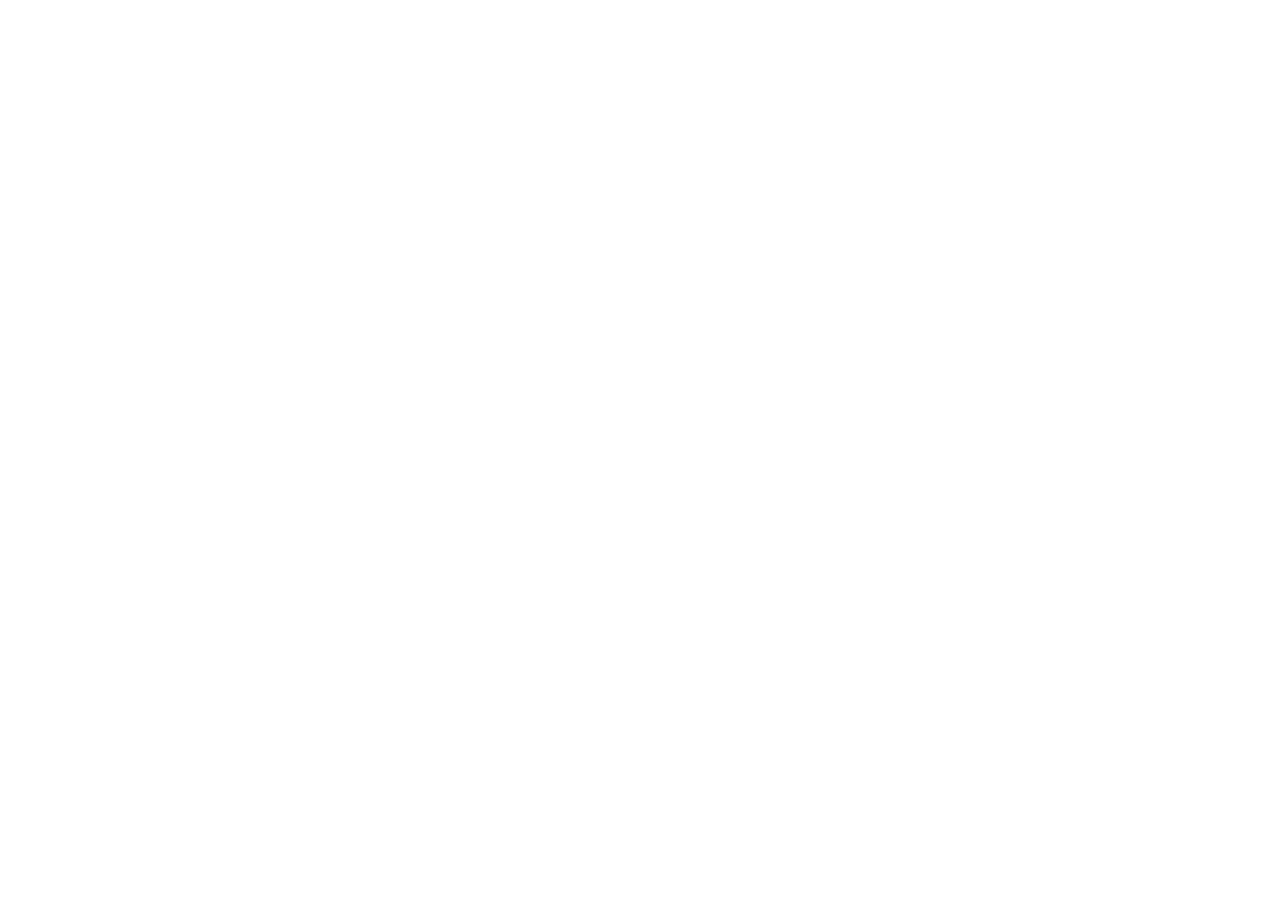
==== index.html @ 78816aa9 "Add files via upload" ====
<!doctype html>
<html lang="en">
  <head>
    <meta charset="UTF-8" />
    <link rel="icon" type="image/svg+xml" href="/yk/favicon.svg" />
    <meta name="viewport" content="width=device-width, initial-scale=1.0" />
    <title>My Trae Project</title>
    <script type="module" crossorigin src="/yk/assets/index-CVkjYUVM.js"></script>
    <link rel="stylesheet" crossorigin href="/yk/assets/index-Qnb-_b9H.css">
  </head>
  <body>
    <div id="root"></div>
  </body>
</html>
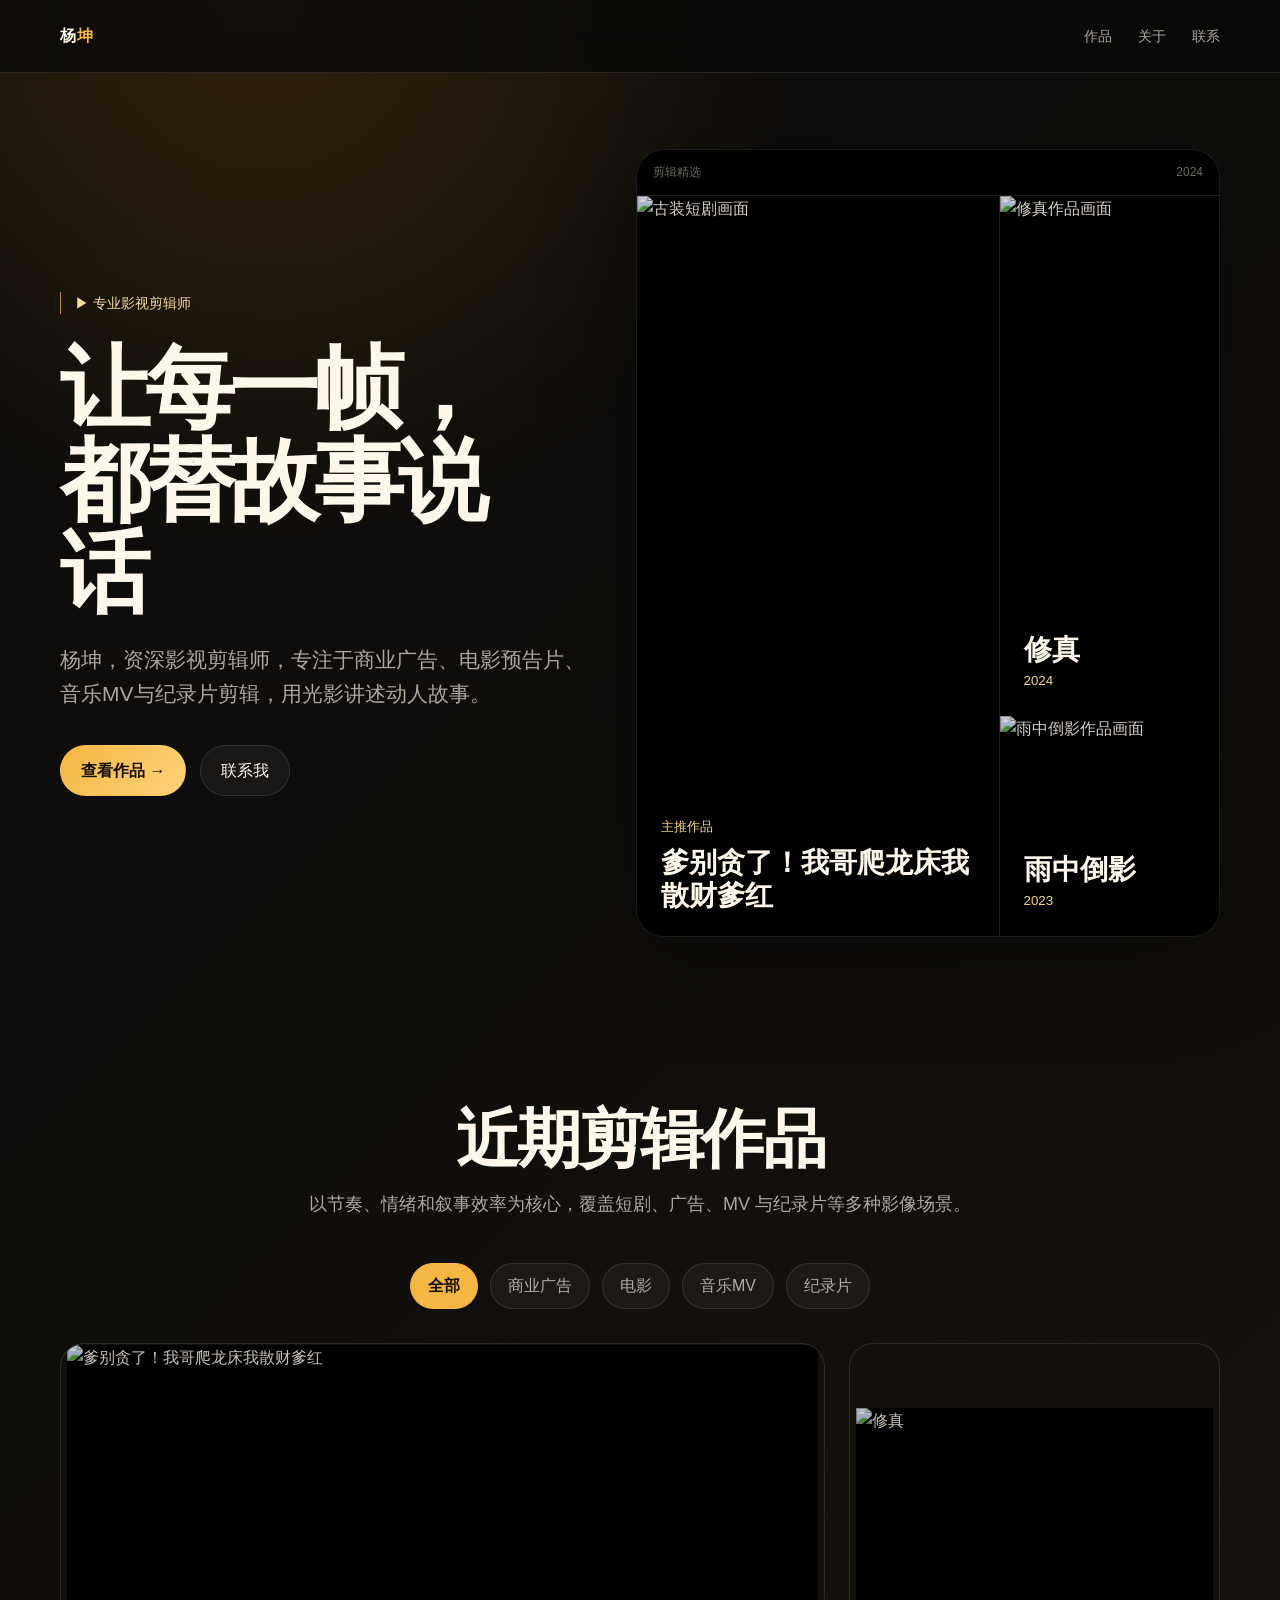
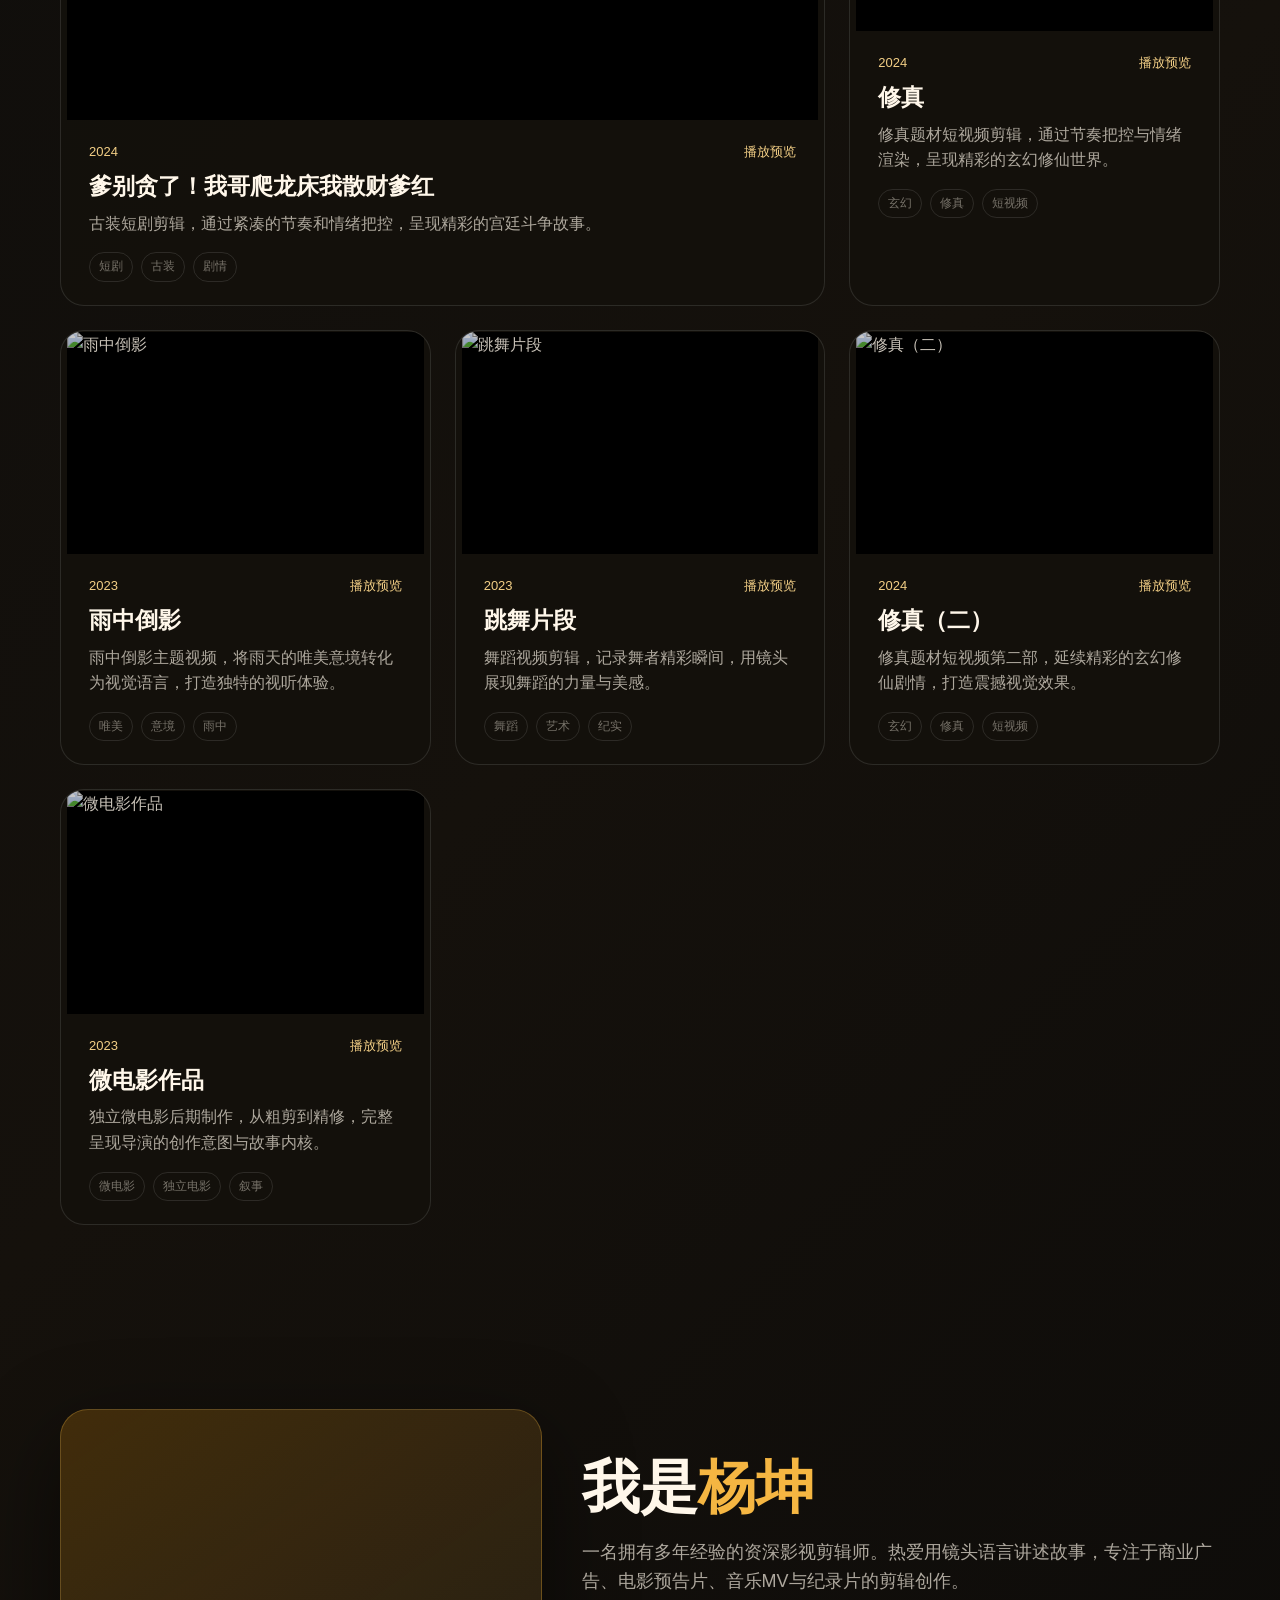
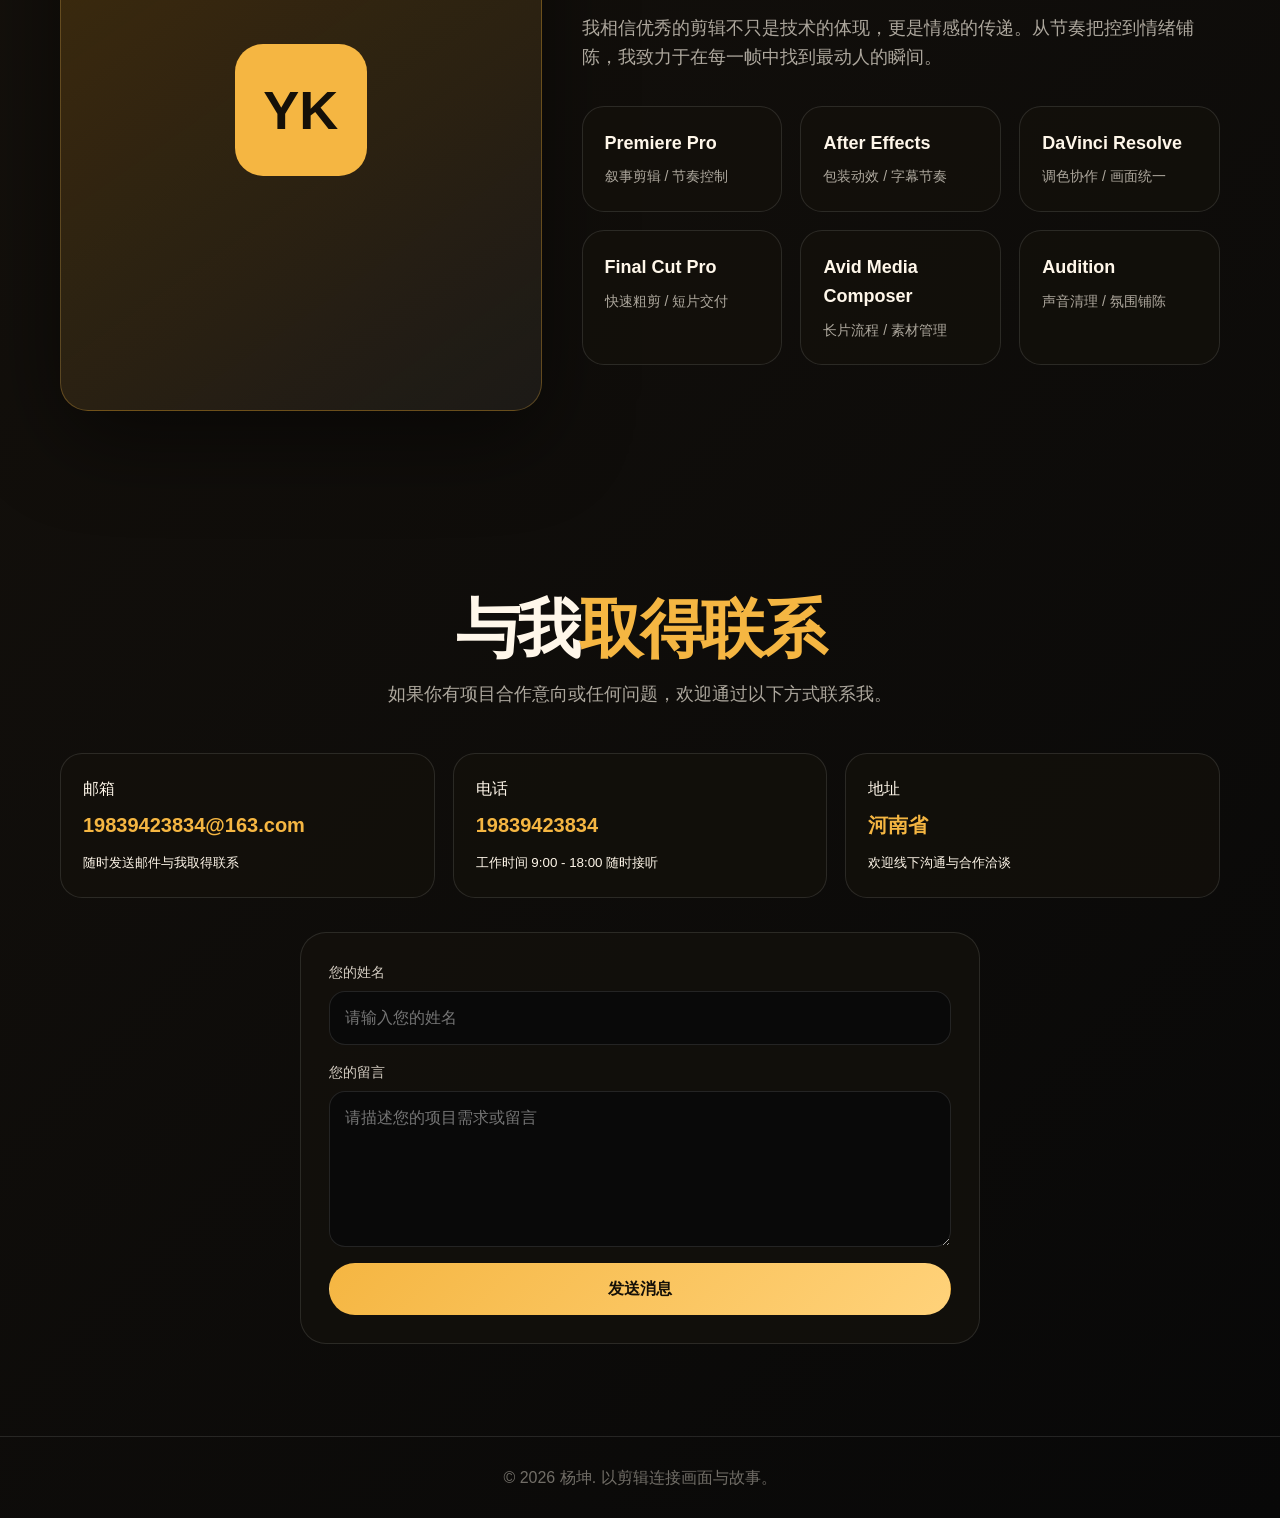
==== commit a1e72d72: "Deploy optimized personal site" ====
--- a/index.html
+++ b/index.html
@@ -1,14 +1,111 @@
 <!doctype html>
-<html lang="en">
-  <head>
-    <meta charset="UTF-8" />
-    <link rel="icon" type="image/svg+xml" href="/yk/favicon.svg" />
-    <meta name="viewport" content="width=device-width, initial-scale=1.0" />
-    <title>My Trae Project</title>
-    <script type="module" crossorigin src="/yk/assets/index-CVkjYUVM.js"></script>
-    <link rel="stylesheet" crossorigin href="/yk/assets/index-Qnb-_b9H.css">
-  </head>
-  <body>
-    <div id="root"></div>
-  </body>
+<html lang="zh-CN">
+<head>
+  <meta charset="UTF-8" />
+  <meta name="viewport" content="width=device-width, initial-scale=1.0" />
+  <meta name="description" content="杨坤，资深影视剪辑师作品集。专注商业广告、电影预告片、音乐MV与纪录片剪辑，用光影讲述动人故事。" />
+  <title>杨坤 | 影视剪辑师作品集</title>
+  <link rel="icon" href="favicon.svg" type="image/svg+xml" />
+  <style>
+    :root{--bg:#090909;--panel:#14110c;--panel2:#1c1710;--line:rgba(255,255,255,.11);--text:#fff7ea;--muted:rgba(255,247,234,.66);--faint:rgba(255,247,234,.42);--gold:#f5b642;--gold2:#f59e0b;--shadow:0 28px 90px rgba(0,0,0,.48)}*{box-sizing:border-box}html{scroll-behavior:smooth}body{margin:0;background:radial-gradient(circle at 20% 0,rgba(245,158,11,.16),transparent 34rem),linear-gradient(135deg,#0b0b0b,#15110c 48%,#080808);color:var(--text);font-family:-apple-system,BlinkMacSystemFont,"Segoe UI","PingFang SC","Microsoft YaHei",sans-serif;line-height:1.6}a{color:inherit;text-decoration:none}img,video{max-width:100%;display:block}button,input,textarea{font:inherit}.container{width:min(1160px,calc(100% - 40px));margin:auto}.nav{position:sticky;top:0;z-index:20;border-bottom:1px solid var(--line);background:rgba(9,9,9,.72);backdrop-filter:blur(18px)}.nav-inner{height:72px;display:flex;align-items:center;justify-content:space-between}.brand{font-weight:800;letter-spacing:.08em}.brand span{color:var(--gold)}.links{display:flex;gap:26px;color:var(--muted);font-size:14px}.links a:hover{color:var(--gold)}.hero{min-height:calc(100dvh - 72px);display:grid;grid-template-columns:.95fr 1.05fr;gap:48px;align-items:center;padding:76px 0}.eyebrow{display:inline-flex;gap:10px;align-items:center;border-left:1px solid rgba(245,182,66,.75);padding-left:14px;color:#f7d99d;font-size:14px;margin-bottom:28px}.hero h1{font-size:clamp(48px,7vw,92px);line-height:1.03;margin:0 0 24px;letter-spacing:-.06em;max-width:8.6ch}.hero p{font-size:clamp(17px,2vw,21px);color:var(--muted);max-width:610px;margin:0}.actions{display:flex;flex-wrap:wrap;gap:14px;margin-top:34px}.btn{min-height:46px;display:inline-flex;align-items:center;justify-content:center;gap:10px;border-radius:999px;padding:12px 20px;border:1px solid transparent;cursor:pointer;transition:.25s ease}.btn.primary{background:linear-gradient(135deg,var(--gold),#ffd27a);color:#151008;font-weight:800}.btn.secondary{border-color:var(--line);background:rgba(255,255,255,.045);color:var(--text)}.btn:hover{transform:translateY(-2px)}.showcase{border:1px solid var(--line);border-radius:28px;overflow:hidden;background:#000;box-shadow:var(--shadow)}.showcase-top{display:flex;justify-content:space-between;padding:13px 16px;border-bottom:1px solid var(--line);color:var(--faint);font-size:12px}.showcase-grid{display:grid;grid-template-columns:1.35fr .82fr;gap:1px;background:var(--line)}.showcase figure{margin:0;position:relative;background:#000;min-height:220px;overflow:hidden}.showcase figure:first-child{min-height:520px}.showcase img{width:100%;height:100%;object-fit:cover;opacity:.84;transition:.5s ease}.showcase figure:hover img,.card:hover img{opacity:1;transform:scale(1.04)}.caption{position:absolute;inset:auto 0 0;background:linear-gradient(to top,rgba(0,0,0,.94),rgba(0,0,0,.45),transparent);padding:24px}.caption small{color:#f6d48a}.caption strong{display:block;font-size:clamp(20px,2.2vw,34px);line-height:1.18;margin-top:7px}.section{padding:92px 0}.section-head{text-align:center;max-width:760px;margin:0 auto 44px}.section-head h2{font-size:clamp(36px,5vw,64px);line-height:1.08;letter-spacing:-.04em;margin:0}.section-head p{color:var(--muted);font-size:18px;margin:16px 0 0}.filters{display:flex;justify-content:center;flex-wrap:wrap;gap:12px;margin-bottom:34px}.filter{border:1px solid var(--line);background:rgba(255,255,255,.045);color:var(--muted);border-radius:999px;min-height:44px;padding:9px 17px;cursor:pointer}.filter.active{background:var(--gold);color:#151008;border-color:var(--gold);font-weight:800}.grid{display:grid;grid-template-columns:repeat(3,1fr);gap:24px}.card{border:1px solid var(--line);border-radius:24px;overflow:hidden;background:rgba(20,17,12,.78);text-align:left;color:inherit;cursor:pointer;transition:.28s ease}.card.featured{grid-column:span 2}.card:hover{border-color:rgba(245,182,66,.45);transform:translateY(-5px)}.thumb{aspect-ratio:16/10;background:#000;overflow:hidden}.card.featured .thumb{aspect-ratio:16/8}.thumb img{width:100%;height:100%;object-fit:cover;opacity:.78;transition:.5s ease}.card-body{padding:22px}.meta{display:flex;justify-content:space-between;gap:12px;color:#f3cf86;font-size:13px}.card h3{font-size:23px;line-height:1.2;margin:10px 0 10px}.card p{color:var(--muted);margin:0}.tags{display:flex;flex-wrap:wrap;gap:8px;margin-top:16px}.tag{font-size:12px;color:var(--faint);border:1px solid var(--line);border-radius:999px;padding:4px 9px}.about{display:grid;grid-template-columns:.86fr 1.14fr;gap:40px;align-items:center}.portrait{aspect-ratio:4/5;border-radius:28px;border:1px solid rgba(245,182,66,.28);background:linear-gradient(145deg,rgba(245,158,11,.2),rgba(255,255,255,.05));display:grid;place-items:center;box-shadow:var(--shadow)}.mark{width:132px;height:132px;border-radius:28px;background:var(--gold);color:#151008;display:grid;place-items:center;font-size:54px;font-weight:900}.about h2{font-size:clamp(36px,5vw,58px);line-height:1.1;margin:0 0 20px}.gold{color:var(--gold)}.about p{color:var(--muted);font-size:18px}.skills{display:grid;grid-template-columns:repeat(3,1fr);gap:18px;margin-top:34px}.skill,.contact-card{border:1px solid var(--line);border-radius:22px;background:rgba(20,17,12,.72);padding:22px}.skill strong{display:block;font-size:18px;margin-bottom:6px}.skill span{color:var(--muted);font-size:14px}.contact-grid{display:grid;grid-template-columns:repeat(3,1fr);gap:18px}.contact-card b{display:block;color:var(--gold);font-size:20px;margin:8px 0}.form{max-width:680px;margin:34px auto 0;border:1px solid var(--line);border-radius:26px;background:rgba(20,17,12,.78);padding:28px}.field{display:grid;gap:8px;margin:0 0 16px}.field label{color:rgba(255,247,234,.82);font-size:14px}.field input,.field textarea{width:100%;border:1px solid var(--line);border-radius:16px;background:#090909;color:var(--text);padding:13px 15px;outline:none}.field input:focus,.field textarea:focus{border-color:rgba(245,182,66,.72);box-shadow:0 0 0 3px rgba(245,182,66,.15)}footer{border-top:1px solid var(--line);padding:28px 0;color:var(--faint);text-align:center}.modal{position:fixed;inset:0;z-index:50;display:none;background:rgba(0,0,0,.78);backdrop-filter:blur(8px);padding:24px}.modal.open{display:grid;place-items:center}.modal-box{width:min(980px,100%);border:1px solid var(--line);border-radius:24px;background:#0d0d0d;overflow:hidden;box-shadow:var(--shadow)}.modal-head{display:flex;justify-content:space-between;gap:16px;align-items:center;padding:16px 18px;border-bottom:1px solid var(--line)}.modal-head h3{margin:0;font-size:20px}.close{border:1px solid var(--line);background:rgba(255,255,255,.05);color:var(--text);border-radius:999px;width:40px;height:40px;cursor:pointer}.video-wrap{background:#000}.video-wrap video{width:100%;max-height:70vh}.hidden{display:none!important}@media (max-width:900px){.hero,.about{grid-template-columns:1fr}.showcase-grid,.grid,.skills,.contact-grid{grid-template-columns:1fr}.card.featured{grid-column:auto}.showcase figure:first-child{min-height:360px}.links{display:none}.section{padding:72px 0}}@media (prefers-reduced-motion:no-preference){.reveal{opacity:0;transform:translateY(24px);animation:rise .72s ease forwards}@keyframes rise{to{opacity:1;transform:none}}}@media (max-width:520px){.container{width:min(100% - 28px,1160px)}.hero{padding:52px 0}.actions .btn{width:100%}.form{padding:20px}.hero h1{font-size:48px}}
+  </style>
+</head>
+<body>
+  <header class="nav">
+    <div class="container nav-inner">
+      <a class="brand" href="#top">杨<span>坤</span></a>
+      <nav class="links" aria-label="主导航">
+        <a href="#portfolio">作品</a><a href="#about">关于</a><a href="#contact">联系</a>
+      </nav>
+    </div>
+  </header>
+  <main id="top">
+    <section class="container hero">
+      <div class="reveal">
+        <div class="eyebrow">▶ 专业影视剪辑师</div>
+        <h1>让每一帧，都替故事说话</h1>
+        <p>杨坤，资深影视剪辑师，专注于商业广告、电影预告片、音乐MV与纪录片剪辑，用光影讲述动人故事。</p>
+        <div class="actions">
+          <a class="btn primary" href="#portfolio">查看作品 →</a>
+          <a class="btn secondary" href="#contact">联系我</a>
+        </div>
+      </div>
+      <div class="showcase reveal" style="animation-delay:.18s">
+        <div class="showcase-top"><span>剪辑精选</span><span>2024</span></div>
+        <div class="showcase-grid">
+          <figure><img src="https://images.unsplash.com/photo-1492619375914-88005aa9e8fb?w=1100&q=82" alt="古装短剧画面"><figcaption class="caption"><small>主推作品</small><strong>爹别贪了！我哥爬龙床我散财爹红</strong></figcaption></figure>
+          <div>
+            <figure><img src="https://images.unsplash.com/photo-1485846234645-a62644f84728?w=800&q=82" alt="修真作品画面"><figcaption class="caption"><strong>修真</strong><small>2024</small></figcaption></figure>
+            <figure><img src="https://images.unsplash.com/photo-1511379938547-c1f69419868d?w=800&q=82" alt="雨中倒影作品画面"><figcaption class="caption"><strong>雨中倒影</strong><small>2023</small></figcaption></figure>
+          </div>
+        </div>
+      </div>
+    </section>
+    <section id="portfolio" class="section">
+      <div class="container">
+        <div class="section-head">
+          <h2>近期剪辑作品</h2>
+          <p>以节奏、情绪和叙事效率为核心，覆盖短剧、广告、MV 与纪录片等多种影像场景。</p>
+        </div>
+        <div class="filters" role="tablist" aria-label="作品分类">
+          <button class="filter active" data-filter="all">全部</button><button class="filter" data-filter="commercial">商业广告</button><button class="filter" data-filter="film">电影</button><button class="filter" data-filter="music">音乐MV</button><button class="filter" data-filter="documentary">纪录片</button>
+        </div>
+        <div class="grid" id="workGrid"></div>
+      </div>
+    </section>
+    <section id="about" class="section">
+      <div class="container about">
+        <div class="portrait reveal"><div class="mark">YK</div></div>
+        <div class="reveal" style="animation-delay:.12s">
+          <h2>我是<span class="gold">杨坤</span></h2>
+          <p>一名拥有多年经验的资深影视剪辑师。热爱用镜头语言讲述故事，专注于商业广告、电影预告片、音乐MV与纪录片的剪辑创作。</p>
+          <p>我相信优秀的剪辑不只是技术的体现，更是情感的传递。从节奏把控到情绪铺陈，我致力于在每一帧中找到最动人的瞬间。</p>
+          <div class="skills">
+            <div class="skill"><strong>Premiere Pro</strong><span>叙事剪辑 / 节奏控制</span></div>
+            <div class="skill"><strong>After Effects</strong><span>包装动效 / 字幕节奏</span></div>
+            <div class="skill"><strong>DaVinci Resolve</strong><span>调色协作 / 画面统一</span></div>
+            <div class="skill"><strong>Final Cut Pro</strong><span>快速粗剪 / 短片交付</span></div>
+            <div class="skill"><strong>Avid Media Composer</strong><span>长片流程 / 素材管理</span></div>
+            <div class="skill"><strong>Audition</strong><span>声音清理 / 氛围铺陈</span></div>
+          </div>
+        </div>
+      </div>
+    </section>
+    <section id="contact" class="section">
+      <div class="container">
+        <div class="section-head">
+          <h2>与我<span class="gold">取得联系</span></h2>
+          <p>如果你有项目合作意向或任何问题，欢迎通过以下方式联系我。</p>
+        </div>
+        <div class="contact-grid">
+          <a class="contact-card" href="mailto:19839423834@163.com"><span>邮箱</span><b>19839423834@163.com</b><small>随时发送邮件与我取得联系</small></a>
+          <a class="contact-card" href="tel:19839423834"><span>电话</span><b>19839423834</b><small>工作时间 9:00 - 18:00 随时接听</small></a>
+          <div class="contact-card"><span>地址</span><b>河南省</b><small>欢迎线下沟通与合作洽谈</small></div>
+        </div>
+        <form class="form" id="contactForm">
+          <div class="field"><label for="name">您的姓名</label><input id="name" name="name" required placeholder="请输入您的姓名" /></div>
+          <div class="field"><label for="message">您的留言</label><textarea id="message" name="message" rows="5" required placeholder="请描述您的项目需求或留言"></textarea></div>
+          <button class="btn primary" style="width:100%" type="submit">发送消息</button>
+        </form>
+      </div>
+    </section>
+  </main>
+  <footer><div class="container">© 2026 杨坤. 以剪辑连接画面与故事。</div></footer>
+  <div class="modal" id="modal" aria-hidden="true">
+    <div class="modal-box">
+      <div class="modal-head"><h3 id="modalTitle">作品预览</h3><button class="close" type="button" aria-label="关闭">×</button></div>
+      <div class="video-wrap"><video id="video" controls playsinline></video></div>
+    </div>
+  </div>
+  <script>
+    const works=[{title:"爹别贪了！我哥爬龙床我散财爹红",cat:"commercial",desc:"古装短剧剪辑，通过紧凑的节奏和情绪把控，呈现精彩的宫廷斗争故事。",year:"2024",img:"https://images.unsplash.com/photo-1492619375914-88005aa9e8fb?w=900&q=82",tags:["短剧","古装","剧情"],video:"https://yk-9527-1454067391.cos.ap-guangzhou.myqcloud.com/%E4%BD%9C%E5%93%81/%E7%9F%AD%E5%89%A7/%E7%88%B9%E5%88%AB%E8%B4%AA%E4%BA%86%EF%BC%81%E6%88%91%E5%93%A5%E7%88%AC%E9%BE%99%E5%BA%8A%E6%88%91%E6%95%A3%E8%B4%A2%E7%88%86%E7%BA%A2/%E7%88%B9%E5%88%AB%E8%B4%AA%E4%BA%86%EF%BC%81%E6%88%91%E5%93%A5%E7%88%AC%E9%BE%99%E5%BA%8A%E6%88%91%E6%95%A3%E8%B4%A2%E7%88%86%E7%BA%A2.mp4"},{title:"修真",cat:"film",desc:"修真题材短视频剪辑，通过节奏把控与情绪渲染，呈现精彩的玄幻修仙世界。",year:"2024",img:"https://images.unsplash.com/photo-1485846234645-a62644f84728?w=900&q=82",tags:["玄幻","修真","短视频"],video:"https://yk-9527-1454067391.cos.ap-guangzhou.myqcloud.com/%E4%BD%9C%E5%93%81/%E8%A7%86%E9%A2%91/%E4%BF%AE%E7%9C%9F/%E4%BF%AE%E7%9C%9F.mp4"},{title:"雨中倒影",cat:"music",desc:"雨中倒影主题视频，将雨天的唯美意境转化为视觉语言，打造独特的视听体验。",year:"2023",img:"https://images.unsplash.com/photo-1511379938547-c1f69419868d?w=900&q=82",tags:["唯美","意境","雨中"],video:"https://yk-9527-1454067391.cos.ap-guangzhou.myqcloud.com/%E4%BD%9C%E5%93%81/%E8%A7%86%E9%A2%91/%E9%9B%A8%E4%B8%AD%E5%80%92%E5%BD%B1/%E9%9B%A8%E4%B8%AD%E5%80%92%E5%BD%B1.mp4"},{title:"跳舞片段",cat:"documentary",desc:"舞蹈视频剪辑，记录舞者精彩瞬间，用镜头展现舞蹈的力量与美感。",year:"2023",img:"https://images.unsplash.com/photo-1489599849927-2ee91cede3ba?w=900&q=82",tags:["舞蹈","艺术","纪实"],video:"https://yk-9527-1454067391.cos.ap-guangzhou.myqcloud.com/%E4%BD%9C%E5%93%81/%E8%A7%86%E9%A2%91/%E8%B7%B3%E8%88%9E/%E8%B7%B3%E8%88%9E%E7%89%87%E6%AE%B52.mp4"},{title:"修真（二）",cat:"commercial",desc:"修真题材短视频第二部，延续精彩的玄幻修仙剧情，打造震撼视觉效果。",year:"2024",img:"https://images.unsplash.com/photo-1556740738-b6a63e27c4df?w=900&q=82",tags:["玄幻","修真","短视频"],video:"https://yk-9527-1454067391.cos.ap-guangzhou.myqcloud.com/%E4%BD%9C%E5%93%81/%E8%A7%86%E9%A2%91/%E4%BF%AE%E7%9C%9F/%E4%BF%AE%E7%9C%9F.mp4"},{title:"微电影作品",cat:"film",desc:"独立微电影后期制作，从粗剪到精修，完整呈现导演的创作意图与故事内核。",year:"2023",img:"https://images.unsplash.com/photo-1478720568477-152d9b164e26?w=900&q=82",tags:["微电影","独立电影","叙事"],video:"https://example.cos.ap-beijing.myqcloud.com/video/demo6.mp4"}];
+    const grid=document.querySelector("#workGrid"),filters=[...document.querySelectorAll(".filter")],modal=document.querySelector("#modal"),video=document.querySelector("#video"),modalTitle=document.querySelector("#modalTitle");
+    function render(cat="all"){grid.innerHTML=works.filter(w=>cat==="all"||w.cat===cat).map((w,i)=>`<button class="card ${i===0?"featured":""}" data-title="${w.title}" data-video="${w.video}"><div class="thumb"><img src="${w.img}" alt="${w.title}"></div><div class="card-body"><div class="meta"><span>${w.year}</span><span>播放预览</span></div><h3>${w.title}</h3><p>${w.desc}</p><div class="tags">${w.tags.map(t=>`<span class="tag">${t}</span>`).join("")}</div></div></button>`).join("")}
+    filters.forEach(btn=>btn.addEventListener("click",()=>{filters.forEach(b=>b.classList.remove("active"));btn.classList.add("active");render(btn.dataset.filter)}));
+    grid.addEventListener("click",e=>{const card=e.target.closest(".card");if(!card)return;modalTitle.textContent=card.dataset.title;video.src=card.dataset.video;modal.classList.add("open");modal.setAttribute("aria-hidden","false")});
+    document.querySelector(".close").addEventListener("click",closeModal);modal.addEventListener("click",e=>{if(e.target===modal)closeModal()});document.addEventListener("keydown",e=>{if(e.key==="Escape")closeModal()});function closeModal(){video.pause();video.removeAttribute("src");modal.classList.remove("open");modal.setAttribute("aria-hidden","true")}
+    document.querySelector("#contactForm").addEventListener("submit",e=>{e.preventDefault();const name=encodeURIComponent(e.target.name.value);const msg=encodeURIComponent(e.target.message.value);location.href=`mailto:19839423834@163.com?subject=${encodeURIComponent("网站合作咨询")}&body=${encodeURIComponent("姓名：")}${name}%0A%0A${encodeURIComponent("留言：")}${msg}`});
+    render();
+  </script>
+</body>
 </html>
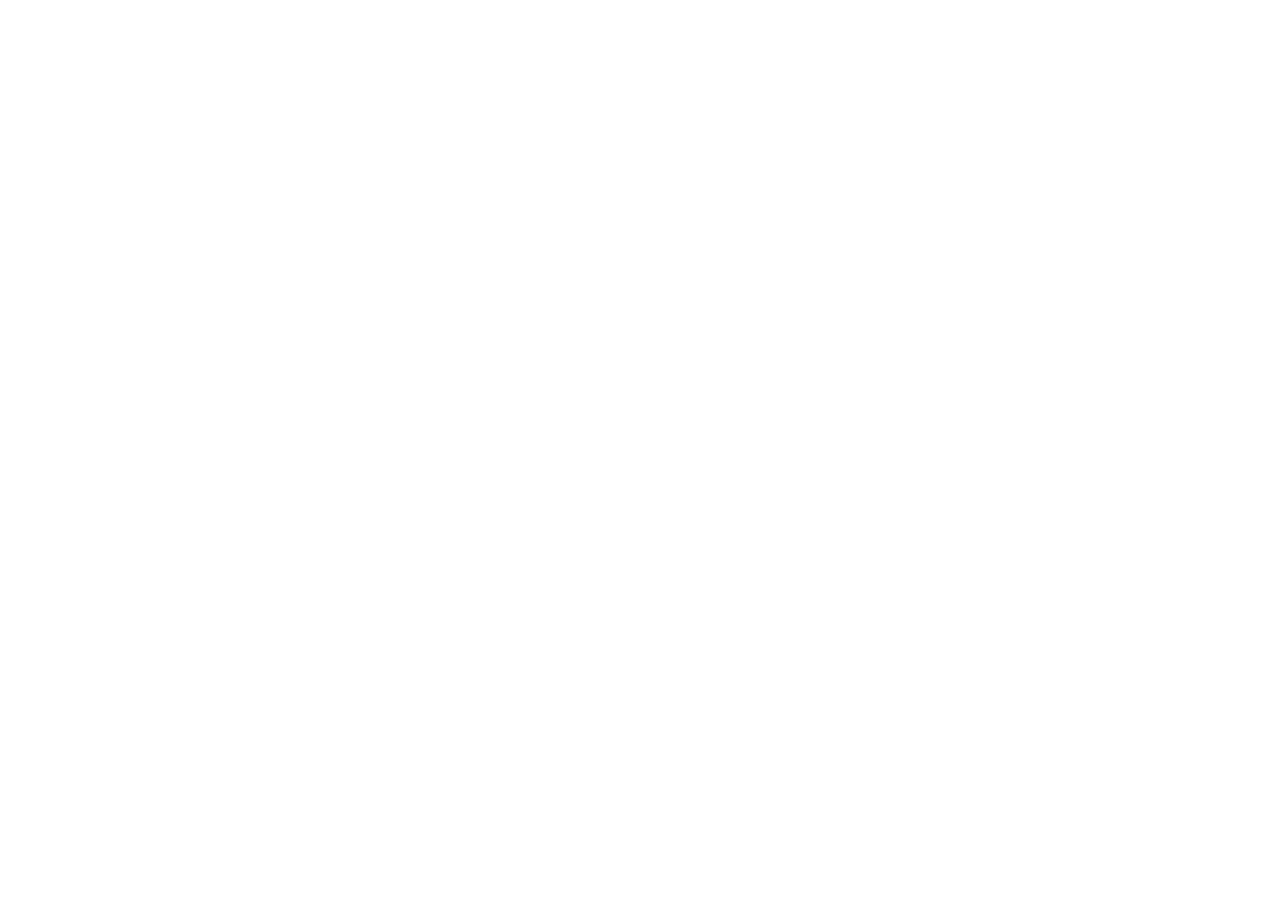
==== commit e02bc368: "Deploy React Bits animated site: index.html" ====
--- a/index.html
+++ b/index.html
@@ -1,111 +1,18 @@
 <!doctype html>
 <html lang="zh-CN">
-<head>
-  <meta charset="UTF-8" />
-  <meta name="viewport" content="width=device-width, initial-scale=1.0" />
-  <meta name="description" content="杨坤，资深影视剪辑师作品集。专注商业广告、电影预告片、音乐MV与纪录片剪辑，用光影讲述动人故事。" />
-  <title>杨坤 | 影视剪辑师作品集</title>
-  <link rel="icon" href="favicon.svg" type="image/svg+xml" />
-  <style>
-    :root{--bg:#090909;--panel:#14110c;--panel2:#1c1710;--line:rgba(255,255,255,.11);--text:#fff7ea;--muted:rgba(255,247,234,.66);--faint:rgba(255,247,234,.42);--gold:#f5b642;--gold2:#f59e0b;--shadow:0 28px 90px rgba(0,0,0,.48)}*{box-sizing:border-box}html{scroll-behavior:smooth}body{margin:0;background:radial-gradient(circle at 20% 0,rgba(245,158,11,.16),transparent 34rem),linear-gradient(135deg,#0b0b0b,#15110c 48%,#080808);color:var(--text);font-family:-apple-system,BlinkMacSystemFont,"Segoe UI","PingFang SC","Microsoft YaHei",sans-serif;line-height:1.6}a{color:inherit;text-decoration:none}img,video{max-width:100%;display:block}button,input,textarea{font:inherit}.container{width:min(1160px,calc(100% - 40px));margin:auto}.nav{position:sticky;top:0;z-index:20;border-bottom:1px solid var(--line);background:rgba(9,9,9,.72);backdrop-filter:blur(18px)}.nav-inner{height:72px;display:flex;align-items:center;justify-content:space-between}.brand{font-weight:800;letter-spacing:.08em}.brand span{color:var(--gold)}.links{display:flex;gap:26px;color:var(--muted);font-size:14px}.links a:hover{color:var(--gold)}.hero{min-height:calc(100dvh - 72px);display:grid;grid-template-columns:.95fr 1.05fr;gap:48px;align-items:center;padding:76px 0}.eyebrow{display:inline-flex;gap:10px;align-items:center;border-left:1px solid rgba(245,182,66,.75);padding-left:14px;color:#f7d99d;font-size:14px;margin-bottom:28px}.hero h1{font-size:clamp(48px,7vw,92px);line-height:1.03;margin:0 0 24px;letter-spacing:-.06em;max-width:8.6ch}.hero p{font-size:clamp(17px,2vw,21px);color:var(--muted);max-width:610px;margin:0}.actions{display:flex;flex-wrap:wrap;gap:14px;margin-top:34px}.btn{min-height:46px;display:inline-flex;align-items:center;justify-content:center;gap:10px;border-radius:999px;padding:12px 20px;border:1px solid transparent;cursor:pointer;transition:.25s ease}.btn.primary{background:linear-gradient(135deg,var(--gold),#ffd27a);color:#151008;font-weight:800}.btn.secondary{border-color:var(--line);background:rgba(255,255,255,.045);color:var(--text)}.btn:hover{transform:translateY(-2px)}.showcase{border:1px solid var(--line);border-radius:28px;overflow:hidden;background:#000;box-shadow:var(--shadow)}.showcase-top{display:flex;justify-content:space-between;padding:13px 16px;border-bottom:1px solid var(--line);color:var(--faint);font-size:12px}.showcase-grid{display:grid;grid-template-columns:1.35fr .82fr;gap:1px;background:var(--line)}.showcase figure{margin:0;position:relative;background:#000;min-height:220px;overflow:hidden}.showcase figure:first-child{min-height:520px}.showcase img{width:100%;height:100%;object-fit:cover;opacity:.84;transition:.5s ease}.showcase figure:hover img,.card:hover img{opacity:1;transform:scale(1.04)}.caption{position:absolute;inset:auto 0 0;background:linear-gradient(to top,rgba(0,0,0,.94),rgba(0,0,0,.45),transparent);padding:24px}.caption small{color:#f6d48a}.caption strong{display:block;font-size:clamp(20px,2.2vw,34px);line-height:1.18;margin-top:7px}.section{padding:92px 0}.section-head{text-align:center;max-width:760px;margin:0 auto 44px}.section-head h2{font-size:clamp(36px,5vw,64px);line-height:1.08;letter-spacing:-.04em;margin:0}.section-head p{color:var(--muted);font-size:18px;margin:16px 0 0}.filters{display:flex;justify-content:center;flex-wrap:wrap;gap:12px;margin-bottom:34px}.filter{border:1px solid var(--line);background:rgba(255,255,255,.045);color:var(--muted);border-radius:999px;min-height:44px;padding:9px 17px;cursor:pointer}.filter.active{background:var(--gold);color:#151008;border-color:var(--gold);font-weight:800}.grid{display:grid;grid-template-columns:repeat(3,1fr);gap:24px}.card{border:1px solid var(--line);border-radius:24px;overflow:hidden;background:rgba(20,17,12,.78);text-align:left;color:inherit;cursor:pointer;transition:.28s ease}.card.featured{grid-column:span 2}.card:hover{border-color:rgba(245,182,66,.45);transform:translateY(-5px)}.thumb{aspect-ratio:16/10;background:#000;overflow:hidden}.card.featured .thumb{aspect-ratio:16/8}.thumb img{width:100%;height:100%;object-fit:cover;opacity:.78;transition:.5s ease}.card-body{padding:22px}.meta{display:flex;justify-content:space-between;gap:12px;color:#f3cf86;font-size:13px}.card h3{font-size:23px;line-height:1.2;margin:10px 0 10px}.card p{color:var(--muted);margin:0}.tags{display:flex;flex-wrap:wrap;gap:8px;margin-top:16px}.tag{font-size:12px;color:var(--faint);border:1px solid var(--line);border-radius:999px;padding:4px 9px}.about{display:grid;grid-template-columns:.86fr 1.14fr;gap:40px;align-items:center}.portrait{aspect-ratio:4/5;border-radius:28px;border:1px solid rgba(245,182,66,.28);background:linear-gradient(145deg,rgba(245,158,11,.2),rgba(255,255,255,.05));display:grid;place-items:center;box-shadow:var(--shadow)}.mark{width:132px;height:132px;border-radius:28px;background:var(--gold);color:#151008;display:grid;place-items:center;font-size:54px;font-weight:900}.about h2{font-size:clamp(36px,5vw,58px);line-height:1.1;margin:0 0 20px}.gold{color:var(--gold)}.about p{color:var(--muted);font-size:18px}.skills{display:grid;grid-template-columns:repeat(3,1fr);gap:18px;margin-top:34px}.skill,.contact-card{border:1px solid var(--line);border-radius:22px;background:rgba(20,17,12,.72);padding:22px}.skill strong{display:block;font-size:18px;margin-bottom:6px}.skill span{color:var(--muted);font-size:14px}.contact-grid{display:grid;grid-template-columns:repeat(3,1fr);gap:18px}.contact-card b{display:block;color:var(--gold);font-size:20px;margin:8px 0}.form{max-width:680px;margin:34px auto 0;border:1px solid var(--line);border-radius:26px;background:rgba(20,17,12,.78);padding:28px}.field{display:grid;gap:8px;margin:0 0 16px}.field label{color:rgba(255,247,234,.82);font-size:14px}.field input,.field textarea{width:100%;border:1px solid var(--line);border-radius:16px;background:#090909;color:var(--text);padding:13px 15px;outline:none}.field input:focus,.field textarea:focus{border-color:rgba(245,182,66,.72);box-shadow:0 0 0 3px rgba(245,182,66,.15)}footer{border-top:1px solid var(--line);padding:28px 0;color:var(--faint);text-align:center}.modal{position:fixed;inset:0;z-index:50;display:none;background:rgba(0,0,0,.78);backdrop-filter:blur(8px);padding:24px}.modal.open{display:grid;place-items:center}.modal-box{width:min(980px,100%);border:1px solid var(--line);border-radius:24px;background:#0d0d0d;overflow:hidden;box-shadow:var(--shadow)}.modal-head{display:flex;justify-content:space-between;gap:16px;align-items:center;padding:16px 18px;border-bottom:1px solid var(--line)}.modal-head h3{margin:0;font-size:20px}.close{border:1px solid var(--line);background:rgba(255,255,255,.05);color:var(--text);border-radius:999px;width:40px;height:40px;cursor:pointer}.video-wrap{background:#000}.video-wrap video{width:100%;max-height:70vh}.hidden{display:none!important}@media (max-width:900px){.hero,.about{grid-template-columns:1fr}.showcase-grid,.grid,.skills,.contact-grid{grid-template-columns:1fr}.card.featured{grid-column:auto}.showcase figure:first-child{min-height:360px}.links{display:none}.section{padding:72px 0}}@media (prefers-reduced-motion:no-preference){.reveal{opacity:0;transform:translateY(24px);animation:rise .72s ease forwards}@keyframes rise{to{opacity:1;transform:none}}}@media (max-width:520px){.container{width:min(100% - 28px,1160px)}.hero{padding:52px 0}.actions .btn{width:100%}.form{padding:20px}.hero h1{font-size:48px}}
-  </style>
-</head>
-<body>
-  <header class="nav">
-    <div class="container nav-inner">
-      <a class="brand" href="#top">杨<span>坤</span></a>
-      <nav class="links" aria-label="主导航">
-        <a href="#portfolio">作品</a><a href="#about">关于</a><a href="#contact">联系</a>
-      </nav>
-    </div>
-  </header>
-  <main id="top">
-    <section class="container hero">
-      <div class="reveal">
-        <div class="eyebrow">▶ 专业影视剪辑师</div>
-        <h1>让每一帧，都替故事说话</h1>
-        <p>杨坤，资深影视剪辑师，专注于商业广告、电影预告片、音乐MV与纪录片剪辑，用光影讲述动人故事。</p>
-        <div class="actions">
-          <a class="btn primary" href="#portfolio">查看作品 →</a>
-          <a class="btn secondary" href="#contact">联系我</a>
-        </div>
-      </div>
-      <div class="showcase reveal" style="animation-delay:.18s">
-        <div class="showcase-top"><span>剪辑精选</span><span>2024</span></div>
-        <div class="showcase-grid">
-          <figure><img src="https://images.unsplash.com/photo-1492619375914-88005aa9e8fb?w=1100&q=82" alt="古装短剧画面"><figcaption class="caption"><small>主推作品</small><strong>爹别贪了！我哥爬龙床我散财爹红</strong></figcaption></figure>
-          <div>
-            <figure><img src="https://images.unsplash.com/photo-1485846234645-a62644f84728?w=800&q=82" alt="修真作品画面"><figcaption class="caption"><strong>修真</strong><small>2024</small></figcaption></figure>
-            <figure><img src="https://images.unsplash.com/photo-1511379938547-c1f69419868d?w=800&q=82" alt="雨中倒影作品画面"><figcaption class="caption"><strong>雨中倒影</strong><small>2023</small></figcaption></figure>
-          </div>
-        </div>
-      </div>
-    </section>
-    <section id="portfolio" class="section">
-      <div class="container">
-        <div class="section-head">
-          <h2>近期剪辑作品</h2>
-          <p>以节奏、情绪和叙事效率为核心，覆盖短剧、广告、MV 与纪录片等多种影像场景。</p>
-        </div>
-        <div class="filters" role="tablist" aria-label="作品分类">
-          <button class="filter active" data-filter="all">全部</button><button class="filter" data-filter="commercial">商业广告</button><button class="filter" data-filter="film">电影</button><button class="filter" data-filter="music">音乐MV</button><button class="filter" data-filter="documentary">纪录片</button>
-        </div>
-        <div class="grid" id="workGrid"></div>
-      </div>
-    </section>
-    <section id="about" class="section">
-      <div class="container about">
-        <div class="portrait reveal"><div class="mark">YK</div></div>
-        <div class="reveal" style="animation-delay:.12s">
-          <h2>我是<span class="gold">杨坤</span></h2>
-          <p>一名拥有多年经验的资深影视剪辑师。热爱用镜头语言讲述故事，专注于商业广告、电影预告片、音乐MV与纪录片的剪辑创作。</p>
-          <p>我相信优秀的剪辑不只是技术的体现，更是情感的传递。从节奏把控到情绪铺陈，我致力于在每一帧中找到最动人的瞬间。</p>
-          <div class="skills">
-            <div class="skill"><strong>Premiere Pro</strong><span>叙事剪辑 / 节奏控制</span></div>
-            <div class="skill"><strong>After Effects</strong><span>包装动效 / 字幕节奏</span></div>
-            <div class="skill"><strong>DaVinci Resolve</strong><span>调色协作 / 画面统一</span></div>
-            <div class="skill"><strong>Final Cut Pro</strong><span>快速粗剪 / 短片交付</span></div>
-            <div class="skill"><strong>Avid Media Composer</strong><span>长片流程 / 素材管理</span></div>
-            <div class="skill"><strong>Audition</strong><span>声音清理 / 氛围铺陈</span></div>
-          </div>
-        </div>
-      </div>
-    </section>
-    <section id="contact" class="section">
-      <div class="container">
-        <div class="section-head">
-          <h2>与我<span class="gold">取得联系</span></h2>
-          <p>如果你有项目合作意向或任何问题，欢迎通过以下方式联系我。</p>
-        </div>
-        <div class="contact-grid">
-          <a class="contact-card" href="mailto:19839423834@163.com"><span>邮箱</span><b>19839423834@163.com</b><small>随时发送邮件与我取得联系</small></a>
-          <a class="contact-card" href="tel:19839423834"><span>电话</span><b>19839423834</b><small>工作时间 9:00 - 18:00 随时接听</small></a>
-          <div class="contact-card"><span>地址</span><b>河南省</b><small>欢迎线下沟通与合作洽谈</small></div>
-        </div>
-        <form class="form" id="contactForm">
-          <div class="field"><label for="name">您的姓名</label><input id="name" name="name" required placeholder="请输入您的姓名" /></div>
-          <div class="field"><label for="message">您的留言</label><textarea id="message" name="message" rows="5" required placeholder="请描述您的项目需求或留言"></textarea></div>
-          <button class="btn primary" style="width:100%" type="submit">发送消息</button>
-        </form>
-      </div>
-    </section>
-  </main>
-  <footer><div class="container">© 2026 杨坤. 以剪辑连接画面与故事。</div></footer>
-  <div class="modal" id="modal" aria-hidden="true">
-    <div class="modal-box">
-      <div class="modal-head"><h3 id="modalTitle">作品预览</h3><button class="close" type="button" aria-label="关闭">×</button></div>
-      <div class="video-wrap"><video id="video" controls playsinline></video></div>
-    </div>
-  </div>
-  <script>
-    const works=[{title:"爹别贪了！我哥爬龙床我散财爹红",cat:"commercial",desc:"古装短剧剪辑，通过紧凑的节奏和情绪把控，呈现精彩的宫廷斗争故事。",year:"2024",img:"https://images.unsplash.com/photo-1492619375914-88005aa9e8fb?w=900&q=82",tags:["短剧","古装","剧情"],video:"https://yk-9527-1454067391.cos.ap-guangzhou.myqcloud.com/%E4%BD%9C%E5%93%81/%E7%9F%AD%E5%89%A7/%E7%88%B9%E5%88%AB%E8%B4%AA%E4%BA%86%EF%BC%81%E6%88%91%E5%93%A5%E7%88%AC%E9%BE%99%E5%BA%8A%E6%88%91%E6%95%A3%E8%B4%A2%E7%88%86%E7%BA%A2/%E7%88%B9%E5%88%AB%E8%B4%AA%E4%BA%86%EF%BC%81%E6%88%91%E5%93%A5%E7%88%AC%E9%BE%99%E5%BA%8A%E6%88%91%E6%95%A3%E8%B4%A2%E7%88%86%E7%BA%A2.mp4"},{title:"修真",cat:"film",desc:"修真题材短视频剪辑，通过节奏把控与情绪渲染，呈现精彩的玄幻修仙世界。",year:"2024",img:"https://images.unsplash.com/photo-1485846234645-a62644f84728?w=900&q=82",tags:["玄幻","修真","短视频"],video:"https://yk-9527-1454067391.cos.ap-guangzhou.myqcloud.com/%E4%BD%9C%E5%93%81/%E8%A7%86%E9%A2%91/%E4%BF%AE%E7%9C%9F/%E4%BF%AE%E7%9C%9F.mp4"},{title:"雨中倒影",cat:"music",desc:"雨中倒影主题视频，将雨天的唯美意境转化为视觉语言，打造独特的视听体验。",year:"2023",img:"https://images.unsplash.com/photo-1511379938547-c1f69419868d?w=900&q=82",tags:["唯美","意境","雨中"],video:"https://yk-9527-1454067391.cos.ap-guangzhou.myqcloud.com/%E4%BD%9C%E5%93%81/%E8%A7%86%E9%A2%91/%E9%9B%A8%E4%B8%AD%E5%80%92%E5%BD%B1/%E9%9B%A8%E4%B8%AD%E5%80%92%E5%BD%B1.mp4"},{title:"跳舞片段",cat:"documentary",desc:"舞蹈视频剪辑，记录舞者精彩瞬间，用镜头展现舞蹈的力量与美感。",year:"2023",img:"https://images.unsplash.com/photo-1489599849927-2ee91cede3ba?w=900&q=82",tags:["舞蹈","艺术","纪实"],video:"https://yk-9527-1454067391.cos.ap-guangzhou.myqcloud.com/%E4%BD%9C%E5%93%81/%E8%A7%86%E9%A2%91/%E8%B7%B3%E8%88%9E/%E8%B7%B3%E8%88%9E%E7%89%87%E6%AE%B52.mp4"},{title:"修真（二）",cat:"commercial",desc:"修真题材短视频第二部，延续精彩的玄幻修仙剧情，打造震撼视觉效果。",year:"2024",img:"https://images.unsplash.com/photo-1556740738-b6a63e27c4df?w=900&q=82",tags:["玄幻","修真","短视频"],video:"https://yk-9527-1454067391.cos.ap-guangzhou.myqcloud.com/%E4%BD%9C%E5%93%81/%E8%A7%86%E9%A2%91/%E4%BF%AE%E7%9C%9F/%E4%BF%AE%E7%9C%9F.mp4"},{title:"微电影作品",cat:"film",desc:"独立微电影后期制作，从粗剪到精修，完整呈现导演的创作意图与故事内核。",year:"2023",img:"https://images.unsplash.com/photo-1478720568477-152d9b164e26?w=900&q=82",tags:["微电影","独立电影","叙事"],video:"https://example.cos.ap-beijing.myqcloud.com/video/demo6.mp4"}];
-    const grid=document.querySelector("#workGrid"),filters=[...document.querySelectorAll(".filter")],modal=document.querySelector("#modal"),video=document.querySelector("#video"),modalTitle=document.querySelector("#modalTitle");
-    function render(cat="all"){grid.innerHTML=works.filter(w=>cat==="all"||w.cat===cat).map((w,i)=>`<button class="card ${i===0?"featured":""}" data-title="${w.title}" data-video="${w.video}"><div class="thumb"><img src="${w.img}" alt="${w.title}"></div><div class="card-body"><div class="meta"><span>${w.year}</span><span>播放预览</span></div><h3>${w.title}</h3><p>${w.desc}</p><div class="tags">${w.tags.map(t=>`<span class="tag">${t}</span>`).join("")}</div></div></button>`).join("")}
-    filters.forEach(btn=>btn.addEventListener("click",()=>{filters.forEach(b=>b.classList.remove("active"));btn.classList.add("active");render(btn.dataset.filter)}));
-    grid.addEventListener("click",e=>{const card=e.target.closest(".card");if(!card)return;modalTitle.textContent=card.dataset.title;video.src=card.dataset.video;modal.classList.add("open");modal.setAttribute("aria-hidden","false")});
-    document.querySelector(".close").addEventListener("click",closeModal);modal.addEventListener("click",e=>{if(e.target===modal)closeModal()});document.addEventListener("keydown",e=>{if(e.key==="Escape")closeModal()});function closeModal(){video.pause();video.removeAttribute("src");modal.classList.remove("open");modal.setAttribute("aria-hidden","true")}
-    document.querySelector("#contactForm").addEventListener("submit",e=>{e.preventDefault();const name=encodeURIComponent(e.target.name.value);const msg=encodeURIComponent(e.target.message.value);location.href=`mailto:19839423834@163.com?subject=${encodeURIComponent("网站合作咨询")}&body=${encodeURIComponent("姓名：")}${name}%0A%0A${encodeURIComponent("留言：")}${msg}`});
-    render();
-  </script>
-</body>
+  <head>
+    <meta charset="UTF-8" />
+    <link rel="icon" type="image/svg+xml" href="/Ykun-20-yk-9527.github.io/favicon.svg" />
+    <meta name="viewport" content="width=device-width, initial-scale=1.0" />
+    <title>杨坤 | 影视剪辑师作品集</title>
+    <meta
+      name="description"
+      content="杨坤个人影视剪辑师作品集，展示短剧、广告、MV、纪录片等剪辑作品。"
+    />
+    <script type="module" crossorigin src="/Ykun-20-yk-9527.github.io/assets/index-hDH20Wis.js"></script>
+    <link rel="stylesheet" crossorigin href="/Ykun-20-yk-9527.github.io/assets/index-BD7c1Hw6.css">
+  </head>
+  <body>
+    <div id="root"></div>
+  </body>
 </html>
